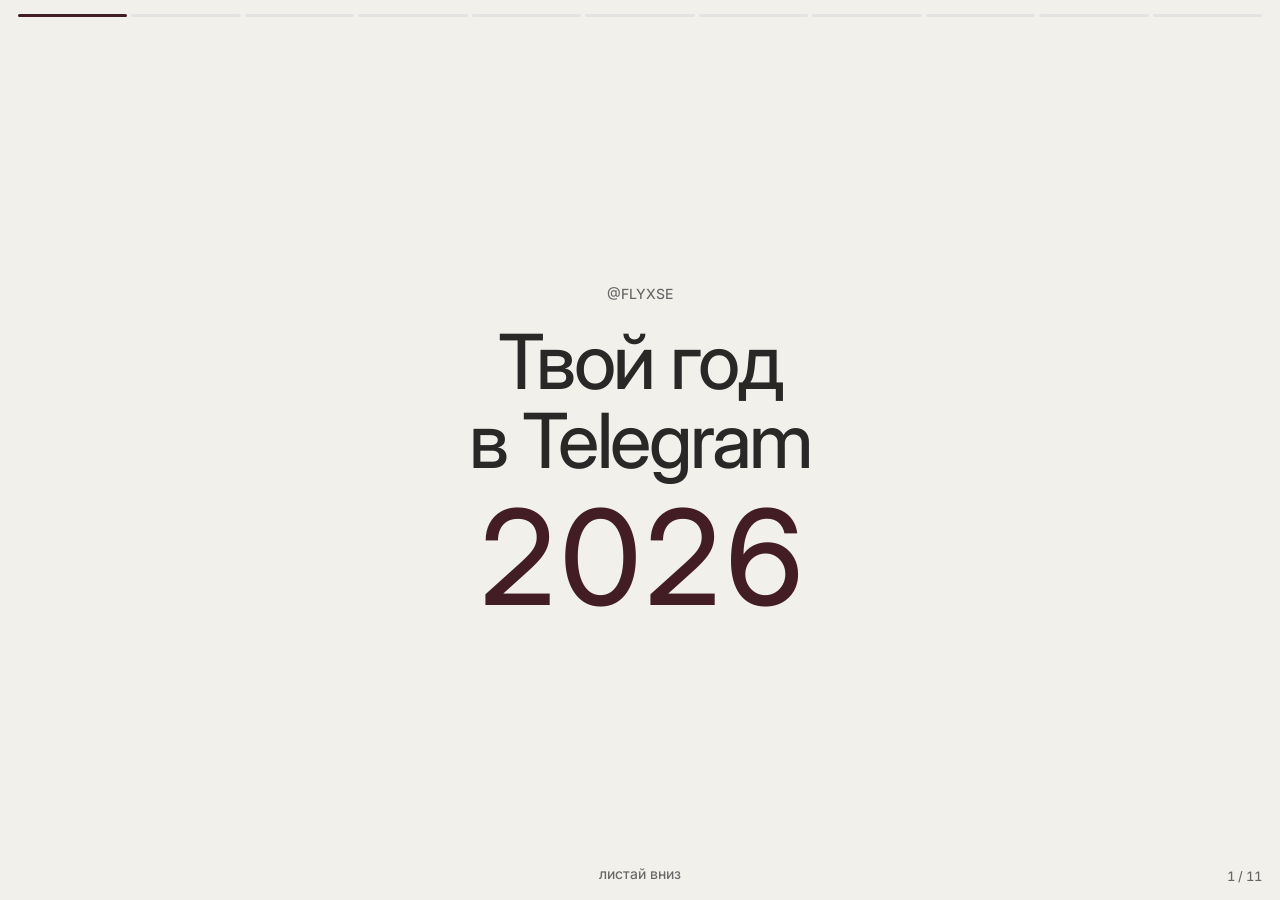
==== 2026/index.html @ 4b1baef0 "Add 2026 Telegram year-wrapped story site (/2026/)" ====
<!DOCTYPE html>
<html lang="ru">
<head>
<meta charset="utf-8">
<meta name="viewport" content="width=device-width, initial-scale=1, viewport-fit=cover">
<title>Год в Telegram — 2026</title>
<link rel="preconnect" href="https://fonts.googleapis.com">
<link rel="preconnect" href="https://fonts.gstatic.com" crossorigin>
<link href="https://fonts.googleapis.com/css2?family=Inter:opsz,wght@14..32,100..900&display=swap" rel="stylesheet">
<style>
:root {
  --parchment: #f2f0eb;
  --ink: #292827;
  --stone: #666666;
  --mist: #e3e3e2;
  --wine: #421d24;
  --violet: #714cb6;
  --lilac: #d4c7ff;
  --lagoon: #0c4243;
  --paper: #ffffff;
}
* { box-sizing: border-box; }
html, body { height: 100%; }
body {
  margin: 0;
  background: var(--parchment);
  color: var(--ink);
  font-family: 'Inter', ui-sans-serif, system-ui, -apple-system, 'Segoe UI', Roboto, sans-serif;
  font-weight: 460;
  overflow: hidden;
}
.deck {
  height: 100dvh;
  overflow-y: auto;
  scroll-snap-type: y mandatory;
  scrollbar-width: none;
}
.deck::-webkit-scrollbar { display: none; }

.slide {
  scroll-snap-align: start;
  scroll-snap-stop: always;
  min-height: 100dvh;
  display: flex;
  align-items: center;
  padding: clamp(72px, 10vh, 120px) clamp(24px, 6vw, 96px);
}
.wrap {
  width: 100%;
  max-width: 1120px;
  margin: 0 auto;
}

/* — типографика — */
.display {
  font-weight: 460;
  font-feature-settings: 'tnum' 1;
  letter-spacing: -0.04em;
  line-height: 0.9;
  margin: 0;
}
.num { font-size: clamp(72px, 17vw, 190px); }
.num-md { font-size: clamp(56px, 12vw, 132px); }
h1, h2 { font-weight: 460; letter-spacing: -0.03em; line-height: 1.04; margin: 0; }
h1 { font-size: clamp(40px, 7vw, 76px); }
h2 { font-size: clamp(28px, 4.6vw, 49px); }
.lead { font-size: clamp(16px, 2vw, 20px); line-height: 1.5; color: var(--ink); max-width: 46ch; }
.footnote { font-size: 14px; line-height: 1.5; color: var(--stone); max-width: 52ch; margin-top: 14px; }
.value { font-feature-settings: 'tnum' 1; letter-spacing: -0.02em; }

/* — прогресс, как в сторис — */
.progress {
  position: fixed; top: 14px; left: 18px; right: 18px;
  display: flex; gap: 4px; z-index: 20;
}
.progress i {
  flex: 1; height: 3px; border-radius: 999px;
  background: var(--mist); overflow: hidden; position: relative;
}
.progress i::after {
  content: ''; position: absolute; inset: 0;
  background: var(--wine); transform: scaleX(0); transform-origin: left;
  transition: transform .45s ease;
}
.progress i.done::after { transform: scaleX(1); }
.counter {
  position: fixed; right: 18px; bottom: 16px; z-index: 20;
  font-size: 13px; color: var(--stone); font-feature-settings: 'tnum' 1;
}
.hint {
  position: fixed; left: 50%; bottom: 18px; transform: translateX(-50%);
  z-index: 20; font-size: 14px; color: var(--stone);
  animation: nudge 2.4s ease-in-out infinite;
}
@keyframes nudge { 0%,100% { transform: translate(-50%, 0); } 50% { transform: translate(-50%, 6px); } }

/* — появление слайда — */
.reveal { opacity: 0; transform: translateY(18px); transition: opacity .55s ease, transform .55s ease; }
.slide.in .reveal { opacity: 1; transform: none; }

/* — бары чатов/типов — */
.rows { display: flex; flex-direction: column; gap: 18px; margin-top: 36px; max-width: 560px; }
.row { display: grid; grid-template-columns: minmax(96px, 1fr) 2.4fr auto; gap: 14px; align-items: center; }
.row .name { font-size: 15px; overflow: hidden; text-overflow: ellipsis; white-space: nowrap; }
.row .name.ghost { filter: blur(7px); user-select: none; }
.row .track { height: 12px; background: var(--mist); border-radius: 999px; overflow: hidden; }
.row .fill { display: block; height: 100%; background: var(--ink); border-radius: 999px; width: 0; transition: width .7s cubic-bezier(.2,.7,.2,1); }
.row.hero .fill { background: var(--wine); }
.row.hero .name { font-weight: 600; }
.slide.in .fill { width: var(--w); }
.row .val { font-size: 15px; font-feature-settings: 'tnum' 1; color: var(--stone); min-width: 5ch; text-align: right; }

/* — голос/кружки — */
.duo { display: grid; grid-template-columns: 1fr 1fr; gap: clamp(24px, 5vw, 72px); margin-top: 40px; max-width: 640px; }
.duo > div + div { border-left: 1px solid var(--mist); padding-left: clamp(24px, 5vw, 72px); }
.kv .k { font-size: clamp(40px, 7vw, 88px); font-weight: 460; letter-spacing: -0.03em; line-height: 1; font-feature-settings: 'tnum' 1; }
.kv .l { font-size: 15px; color: var(--stone); margin-top: 10px; }
.kv .s { font-size: 14px; color: var(--ink); margin-top: 4px; }

/* — медиа-сетка — */
.grid6 { display: grid; grid-template-columns: repeat(3, 1fr); gap: clamp(28px, 5vw, 64px) clamp(24px, 4vw, 56px); margin-top: 44px; max-width: 780px; }
.grid6 > div { border-top: 1px solid var(--mist); padding-top: 14px; }
.grid6 .k { font-size: clamp(34px, 5vw, 64px); font-weight: 460; letter-spacing: -0.03em; line-height: 1; font-feature-settings: 'tnum' 1; white-space: nowrap; }
.grid6 .l { font-size: 14px; color: var(--stone); margin-top: 8px; }

/* — полоса часов — */
.hours { display: flex; align-items: flex-end; gap: 2px; height: clamp(120px, 22vh, 200px); margin-top: 44px; max-width: 680px; }
.hours i { flex: 1; background: var(--mist); border-radius: 3px 3px 0 0; height: calc(var(--h) * 1%); transition: height .6s cubic-bezier(.2,.7,.2,1); }
.slide.in .hours i { height: calc(var(--h) * 1%); }
.hours i.night { background: var(--wine); }
.hours i.peak { background: var(--violet); }
.clock { display: flex; gap: 2px; max-width: 680px; margin-top: 10px; }
.clock span { flex: 1; text-align: left; font-size: 12px; color: var(--stone); font-feature-settings: 'tnum' 1; }

/* — месяцы — */
.months { display: flex; align-items: flex-end; gap: clamp(6px, 1.6vw, 18px); height: clamp(130px, 24vh, 220px); margin-top: 44px; max-width: 680px; }
.months div { flex: 1; background: var(--mist); border-radius: 4px 4px 0 0; position: relative; }
.months div.hi { background: var(--wine); }
.mlabels { display: flex; gap: clamp(6px, 1.6vw, 18px); max-width: 680px; margin-top: 10px; }
.mlabels span { flex: 1; font-size: 12px; color: var(--stone); text-align: center; }
.mlabels span.hi { color: var(--wine); font-weight: 600; }

/* — эмодзи — */
.emoji { display: flex; flex-wrap: wrap; gap: clamp(20px, 4vw, 56px); margin-top: 44px; max-width: 640px; }
.emoji div { text-align: center; }
.emoji b { display: block; font-size: clamp(40px, 7vw, 72px); font-weight: 400; line-height: 1.2; }
.emoji span { display: block; font-size: 13px; color: var(--stone); margin-top: 6px; font-feature-settings: 'tnum' 1; }

/* — финал — */
.final .wrap { display: grid; grid-template-columns: 1fr auto; gap: clamp(32px, 6vw, 80px); align-items: center; }
.cardwrap canvas { max-height: 58dvh; width: auto; max-width: 100%; display: block; }
.btn {
  background: var(--wine); color: var(--paper);
  border: none; border-radius: 16px;
  padding: 16px 32px; font: inherit; font-size: 17px; font-weight: 500;
  cursor: pointer; margin-top: 28px;
}
.btn:hover { background: #33161c; }
.btn:active { transform: scale(.98); }
.btn:focus-visible { outline: 2px solid var(--violet); outline-offset: 3px; }
.toast {
  position: fixed; left: 50%; bottom: 24px; transform: translate(-50%, 80px);
  background: var(--wine); color: var(--paper);
  padding: 12px 20px; border-radius: 999px; font-size: 14px;
  transition: transform .35s ease; z-index: 30; pointer-events: none;
}
.toast.show { transform: translate(-50%, 0); }

@media (max-width: 760px) {
  .final { padding-top: 56px; padding-bottom: 44px; }
  .final .wrap { grid-template-columns: 1fr; justify-items: start; }
  .final .btn { margin-top: 20px; }
  .cardwrap canvas { max-height: 40dvh; }
  .grid6 { grid-template-columns: repeat(2, 1fr); }
  .duo { gap: 20px; }
  .duo > div + div { padding-left: 20px; }
}
@media (prefers-reduced-motion: reduce) {
  .reveal, .row .fill, .hours i, .hint, .progress i::after { transition: none !important; animation: none !important; }
  .reveal { opacity: 1; transform: none; }
  .row .fill { width: var(--w); }
}
</style>
</head>
<body>
<div class="progress" id="progress" aria-hidden="true"></div>
<div class="counter" id="counter"></div>
<div class="hint" id="hint">листай вниз</div>
<div class="toast" id="toast">Карточка сохранена</div>

<main class="deck" id="deck">

  <!-- 1 · обложка -->
  <section class="slide" aria-label="Обложка">
    <div class="wrap" style="text-align:center">
      <div class="reveal">
        <p class="footnote" style="margin:0 auto 18px">@FLYXSE</p>
        <h1>Твой год<br>в Telegram</h1>
        <div class="display num-md value" style="color: var(--wine); margin-top: 18px;">2026</div>
      </div>
    </div>
  </section>

  <!-- 2 · сообщения -->
  <section class="slide" aria-label="Сообщения">
    <div class="wrap reveal">
      <div class="display num">20 984</div>
      <h2 style="margin-top: 18px;">сообщений отправлено</h2>
      <p class="lead" style="margin-top: 22px;">И 117 838 получено — в 5,6 раза больше, чем ушло от тебя. В среднем 65 сообщений в день, каждый день года.</p>
    </div>
  </section>

  <!-- 3 · символы -->
  <section class="slide" aria-label="Символы">
    <div class="wrap reveal">
      <div class="display num" style="font-size: clamp(56px, 14vw, 150px)">691 336</div>
      <h2 style="margin-top: 18px;">символов написано</h2>
      <p class="footnote">Около 380 страниц А4. Книга, которую ты написал, сам того не заметив.</p>
    </div>
  </section>

  <!-- 4 · чаты -->
  <section class="slide" aria-label="Чаты">
    <div class="wrap reveal">
      <h2>594 чата услышали<br>от тебя хоть слово</h2>
      <div class="rows">
        <div class="row hero"><span class="name">Личные чаты</span><span class="track"><span class="fill" style="--w: 96%"></span></span><span class="val">224</span></div>
        <div class="row"><span class="name">Боты</span><span class="track"><span class="fill" style="--w: 100%"></span></span><span class="val">233</span></div>
        <div class="row"><span class="name">Каналы</span><span class="track"><span class="fill" style="--w: 45%"></span></span><span class="val">105</span></div>
        <div class="row"><span class="name">Группы</span><span class="track"><span class="fill" style="--w: 13%"></span></span><span class="val">31</span></div>
      </div>
      <p class="footnote">А ещё 70 чатов молча лежат в архиве — весь год ни звука.</p>
    </div>
  </section>

  <!-- 5 · топ людей -->
  <section class="slide" aria-label="Топ переписок">
    <div class="wrap reveal">
      <h2>С кем ты говорил<br>больше всего</h2>
      <div class="rows">
        <div class="row hero"><span class="name ghost">Личный чат</span><span class="track"><span class="fill" style="--w: 100%"></span></span><span class="val">4 800</span></div>
        <div class="row"><span class="name ghost">Личный чат</span><span class="track"><span class="fill" style="--w: 37%"></span></span><span class="val">1 779</span></div>
        <div class="row"><span class="name ghost">Личный чат</span><span class="track"><span class="fill" style="--w: 31%"></span></span><span class="val">1 509</span></div>
        <div class="row"><span class="name ghost">Групповой чат</span><span class="track"><span class="fill" style="--w: 26%"></span></span><span class="val">1 245</span></div>
        <div class="row"><span class="name ghost">Личный чат</span><span class="track"><span class="fill" style="--w: 26%"></span></span><span class="val">1 229</span></div>
      </div>
      <p class="footnote">Имена на этом слайде скрыты: топ-1 забрал 4 800 твоих сообщений за год — и вернул 6 384.</p>
    </div>
  </section>

  <!-- 6 · голос -->
  <section class="slide" aria-label="Голос">
    <div class="wrap reveal">
      <h2>24 минуты голосом</h2>
      <div class="duo">
        <div class="kv">
          <div class="k">30</div>
          <div class="l">голосовых</div>
          <div class="s">8 мин 43 с</div>
        </div>
        <div class="kv">
          <div class="k">65</div>
          <div class="l">кружков</div>
          <div class="s">15 мин 24 с</div>
        </div>
      </div>
      <p class="footnote">Длина кругового видео за год — четверть часа твоего лица крупным планом.</p>
    </div>
  </section>

  <!-- 7 · медиа -->
  <section class="slide" aria-label="Медиа">
    <div class="wrap reveal">
      <h2>Что ещё ты отправлял</h2>
      <div class="grid6">
        <div><div class="k">1 622</div><div class="l">фото</div></div>
        <div><div class="k">194</div><div class="l">стикера</div></div>
        <div><div class="k">298</div><div class="l">файлов</div></div>
        <div><div class="k">119</div><div class="l">видео</div></div>
        <div><div class="k">26</div><div class="l">гифок</div></div>
        <div><div class="k">25</div><div class="l">треков</div></div>
      </div>
    </div>
  </section>

  <!-- 8 · режим дня -->
  <section class="slide" aria-label="Режим дня">
    <div class="wrap reveal">
      <h2>Ты — ночной житель</h2>
      <div class="hours" role="img" aria-label="Активность по часам суток, пик в 23 часа">
        <i class="night" style="--h: 76"></i><i style="--h: 34"></i><i style="--h: 5"></i><i style="--h: 1"></i>
        <i style="--h: 0.5"></i><i style="--h: 0.3"></i><i style="--h: 4"></i><i style="--h: 27"></i>
        <i style="--h: 10"></i><i style="--h: 15"></i><i style="--h: 33"></i><i style="--h: 35"></i>
        <i style="--h: 35"></i><i style="--h: 30"></i><i style="--h: 36"></i><i style="--h: 32"></i>
        <i style="--h: 37"></i><i style="--h: 42"></i><i style="--h: 44"></i><i style="--h: 53"></i>
        <i style="--h: 66"></i><i style="--h: 71"></i><i class="night" style="--h: 78"></i><i class="night peak" style="--h: 100"></i>
      </div>
      <div class="clock"><span>00</span><span style="flex:6"></span><span>06</span><span style="flex:5"></span><span>12</span><span style="flex:5"></span><span>18</span><span style="flex:4"></span><span>23</span></div>
      <p class="footnote">Самый громкий час — 23:00: 2 430 сообщений. В 5 утра ты написал всего 7.</p>
    </div>
  </section>

  <!-- 9 · месяцы -->
  <section class="slide" aria-label="Год по месяцам">
    <div class="wrap reveal">
      <h2>Год разгонялся<br>к ноябрю</h2>
      <div class="months" role="img" aria-label="Сообщения по месяцам, пик в ноябре">
        <div style="height: 45%"></div><div style="height: 37%"></div><div style="height: 51%"></div>
        <div style="height: 36%"></div><div style="height: 28%"></div><div style="height: 22%"></div>
        <div style="height: 24%"></div><div style="height: 20%"></div><div style="height: 21%"></div>
        <div style="height: 49%"></div><div class="hi" style="height: 100%"></div>
      </div>
      <div class="mlabels"><span>янв</span><span>фев</span><span>мар</span><span>апр</span><span>май</span><span>июн</span><span>июл</span><span>авг</span><span>сен</span><span>окт</span><span class="hi">ноя</span></div>
      <p class="footnote">Ноябрь — 4 854 сообщения, рекорд года. А самый плотный день — 12 ноября: 415 сообщений.</p>
    </div>
  </section>

  <!-- 10 · эмодзи -->
  <section class="slide" aria-label="Эмодзи года">
    <div class="wrap reveal">
      <h2>Словарь года</h2>
      <div class="emoji">
        <div><b>🟣</b><span>280</span></div>
        <div><b>✅</b><span>273</span></div>
        <div><b>➡</b><span>202</span></div>
        <div><b>❌</b><span>113</span></div>
        <div><b>🎰</b><span>82</span></div>
        <div><b>😀</b><span>79</span></div>
        <div><b>👋</b><span>70</span></div>
        <div><b>➖</b><span>66</span></div>
        <div><b>❤</b><span>63</span></div>
        <div><b>⛔</b><span>60</span></div>
      </div>
      <p class="footnote">Фиолетовый круг — твоё любимое «слово» года. Крутка в казино — на втором месте по любви после подтверждений.</p>
    </div>
  </section>

  <!-- 11 · финал -->
  <section class="slide final" aria-label="Итог и поделиться">
    <div class="wrap">
      <div class="reveal">
        <h1>Это был<br>твой год</h1>
        <p class="lead" style="margin-top: 20px;">20 984 сообщения, 594 чата, 691 336 символов и 2 435 реакций. Забери карточку с собой.</p>
        <button class="btn" id="shareBtn">Поделиться</button>
        <p class="footnote" id="shareHint">Если шаринг недоступен — карточка сохранится как фото.</p>
      </div>
      <div class="cardwrap reveal"><canvas id="card" width="1080" height="1350" aria-label="Карточка итогов года"></canvas></div>
    </div>
  </section>

</main>

<script>
const DATA = {
  handle: '@FLYXSE',
  out: 20984, chars: 691336, reactions: 2435,
  chats: 594, voiceMin: 24,
};

/* — прогресс и счётчик — */
const slides = [...document.querySelectorAll('.slide')];
const progress = document.getElementById('progress');
slides.forEach(() => progress.appendChild(document.createElement('i')));
const counter = document.getElementById('counter');
const hint = document.getElementById('hint');
let current = -1;

const io = new IntersectionObserver(entries => {
  entries.forEach(e => {
    const i = slides.indexOf(e.target);
    if (e.isIntersecting && e.intersectionRatio >= 0.5) {
      if (i !== current) {
        current = i;
        [...progress.children].forEach((seg, j) => seg.classList.toggle('done', j <= i));
        counter.textContent = (i + 1) + ' / ' + slides.length;
        hint.style.display = i === 0 ? '' : 'none';
      }
      e.target.classList.add('in');
    }
  });
}, { threshold: 0.5 });
slides.forEach(s => io.observe(s));

/* — стрелки — */
document.addEventListener('keydown', e => {
  if (e.key !== 'ArrowDown' && e.key !== 'ArrowUp') return;
  e.preventDefault();
  const next = slides[Math.min(slides.length - 1, Math.max(0, current + (e.key === 'ArrowDown' ? 1 : -1)))];
  next.scrollIntoView({ behavior: matchMedia('(prefers-reduced-motion: reduce)').matches ? 'auto' : 'smooth' });
});

/* — карточка — */
function roundRect(ctx, x, y, w, h, r) {
  ctx.beginPath();
  ctx.moveTo(x + r, y);
  ctx.arcTo(x + w, y, x + w, y + h, r);
  ctx.arcTo(x + w, y + h, x, y + h, r);
  ctx.arcTo(x, y + h, x, y, r);
  ctx.arcTo(x, y, x + w, y, r);
  ctx.closePath();
}
const C = { parchment: '#f2f0eb', ink: '#292827', stone: '#666666', mist: '#e3e3e2', wine: '#421d24', paper: '#ffffff' };
const F = w => `${w} ${w <= 500 ? 460 : 500} `; // Inter variable weights via canvas font string
function drawCard(ctx) {
  const W = 1080, H = 1350, M = 84;
  ctx.clearRect(0, 0, W, H);
  ctx.fillStyle = C.parchment;
  ctx.fillRect(0, 0, W, H);

  // верхний винный штрих
  ctx.fillStyle = C.wine;
  roundRect(ctx, M, M, 96, 10, 5); ctx.fill();

  ctx.fillStyle = C.stone;
  ctx.font = '460 30px Inter, sans-serif';
  ctx.fillText('Год в Telegram', M, M + 92);

  ctx.fillStyle = C.wine;
  ctx.font = '500 44px Inter, sans-serif';
  ctx.fillText('2026', W - M - ctx.measureText('2026').width, M + 92);

  // главная цифра
  ctx.fillStyle = C.ink;
  ctx.font = '460 200px Inter, sans-serif';
  ctx.fillText('20 984', M - 8, 400);
  ctx.fillStyle = C.stone;
  ctx.font = '460 34px Inter, sans-serif';
  ctx.fillText('сообщений отправлено за год', M, 452);

  // сетка фактов
  const rows = [
    ['594', 'чата, где ты звучал'],
    ['691 336', 'символов написано'],
    ['2 435', 'получено реакций'],
    ['24 мин', 'голосом: ГС и кружки'],
  ];
  let y = 520;
  rows.forEach(([k, l]) => {
    ctx.fillStyle = C.mist;
    ctx.fillRect(M, y, W - 2 * M, 2);
    ctx.fillStyle = C.ink;
    ctx.font = '460 72px Inter, sans-serif';
    ctx.fillText(k, M, y + 80);
    ctx.fillStyle = C.stone;
    ctx.font = '460 30px Inter, sans-serif';
    ctx.fillText(l, M, y + 118);
    y += 145;
  });

  // винный подвал
  ctx.fillStyle = C.wine;
  ctx.fillRect(0, H - 148, W, 148);
  ctx.fillStyle = C.paper;
  ctx.font = '500 36px Inter, sans-serif';
  ctx.fillText('@FLYXSE', M, H - 66);
  ctx.font = '460 28px Inter, sans-serif';
  ctx.globalAlpha = 0.7;
  ctx.fillText('итоги года', W - M - ctx.measureText('итоги года').width, H - 66);
  ctx.globalAlpha = 1;
}

const card = document.getElementById('card');
async function paintCard() {
  try { await document.fonts.load('460 210px Inter'); await document.fonts.ready; } catch (e) {}
  drawCard(card.getContext('2d'));
}
paintCard();

/* — поделиться / сохранить фото — */
const toast = document.getElementById('toast');
let toastTimer;
function showToast(msg) {
  toast.textContent = msg;
  toast.classList.add('show');
  clearTimeout(toastTimer);
  toastTimer = setTimeout(() => toast.classList.remove('show'), 2600);
}
document.getElementById('shareBtn').addEventListener('click', async () => {
  try { await document.fonts.ready; } catch (e) {}
  const blob = await new Promise(res => card.toBlob(res, 'image/png'));
  const file = new File([blob], 'telegram-god-2026.png', { type: 'image/png' });
  if (navigator.canShare && navigator.canShare({ files: [file] })) {
    try {
      await navigator.share({ files: [file], title: 'Мой год в Telegram — 2026' });
      return;
    } catch (e) { if (e && e.name === 'AbortError') return; }
  }
  const a = document.createElement('a');
  a.href = URL.createObjectURL(blob);
  a.download = file.name;
  a.click();
  setTimeout(() => URL.revokeObjectURL(a.href), 4000);
  showToast('Карточка сохранена как фото');
});
</script>
</body>
</html>
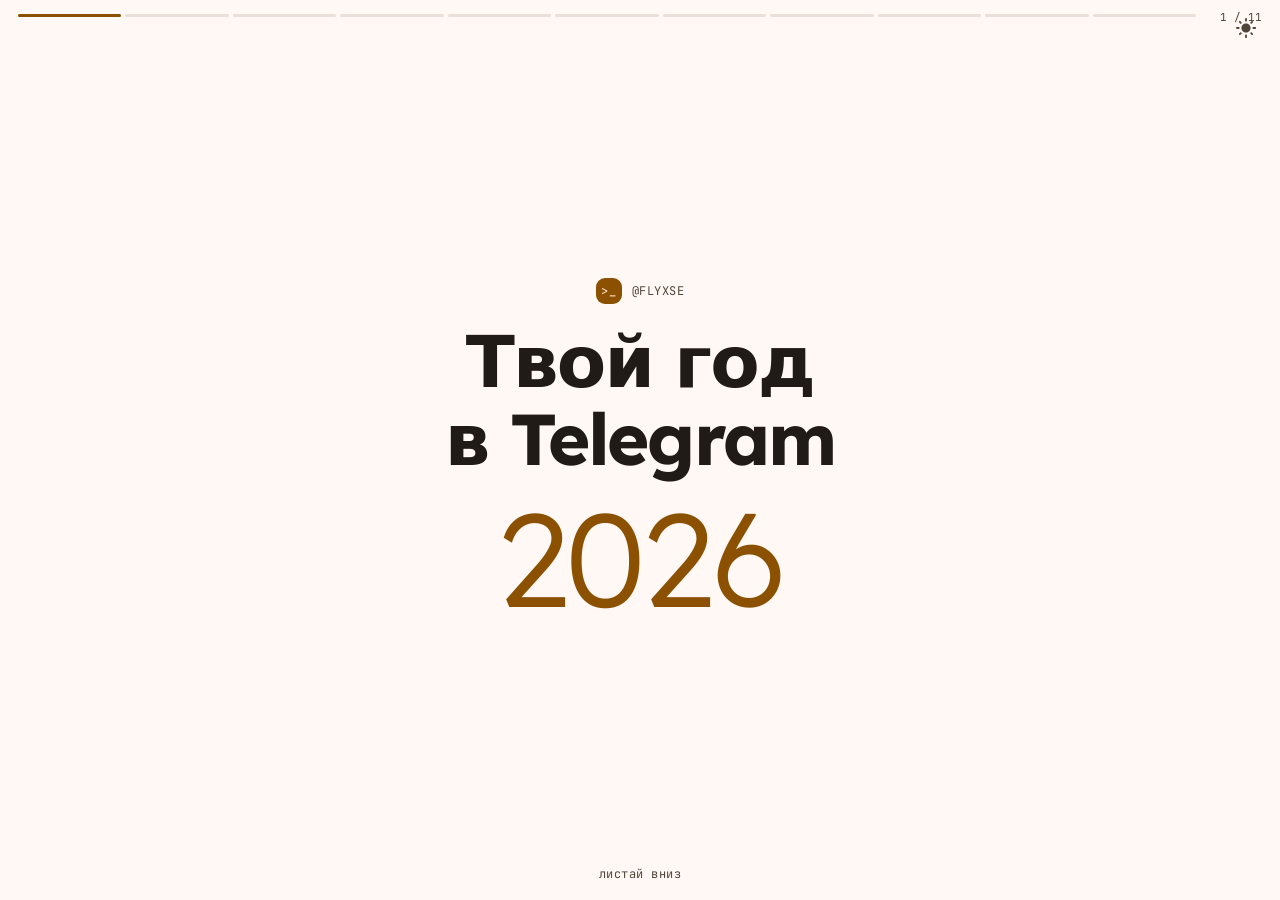
==== commit 71bab124: "Restyle /2026/ to site's Material 3 system (seed #AB845F, Lexend, light/dark)" ====
--- a/2026/index.html
+++ b/2026/index.html
@@ -4,30 +4,115 @@
 <meta charset="utf-8">
 <meta name="viewport" content="width=device-width, initial-scale=1, viewport-fit=cover">
 <title>Год в Telegram — 2026</title>
+<meta name="theme-color" content="#fff8f5" media="(prefers-color-scheme: light)">
+<meta name="theme-color" content="#17120f" media="(prefers-color-scheme: dark)">
+<link rel="icon" href="data:image/svg+xml,%3Csvg xmlns='http://www.w3.org/2000/svg' viewBox='0 0 32 32'%3E%3Crect width='32' height='32' rx='9' fill='%238b5000'/%3E%3Ctext x='16' y='22' font-family='lexend,sans-serif' font-size='15' font-weight='600' fill='%23ffdcbe' text-anchor='middle'%3E%3E_%3C/text%3E%3C/svg%3E">
 <link rel="preconnect" href="https://fonts.googleapis.com">
 <link rel="preconnect" href="https://fonts.gstatic.com" crossorigin>
-<link href="https://fonts.googleapis.com/css2?family=Inter:opsz,wght@14..32,100..900&display=swap" rel="stylesheet">
+<link href="https://fonts.googleapis.com/css2?family=Lexend:wght@300;400;500;600;700&family=JetBrains+Mono:wght@400;500&display=swap" rel="stylesheet">
+<script>
+  // Тема применяется до первой отрисовки — тот же ключ, что и на flyxse.github.io
+  (function () {
+    try {
+      var saved = localStorage.getItem('flyxse-theme');
+      if (saved === 'light' || saved === 'dark') document.documentElement.dataset.theme = saved;
+    } catch (e) {}
+  })();
+</script>
 <style>
+/* ══════════ Material 3 tokens (seed #AB845F, tonalSpot) — как на flyxse.github.io ══════════ */
 :root {
-  --parchment: #f2f0eb;
-  --ink: #292827;
-  --stone: #666666;
-  --mist: #e3e3e2;
-  --wine: #421d24;
-  --violet: #714cb6;
-  --lilac: #d4c7ff;
-  --lagoon: #0c4243;
-  --paper: #ffffff;
-}
+  color-scheme: light dark;
+  --md-sys-shape-corner-small: 8px;
+  --md-sys-shape-corner-medium: 12px;
+  --md-sys-shape-corner-large: 16px;
+  --md-sys-shape-corner-extra-large: 28px;
+  --md-sys-shape-corner-full: 999px;
+  --md-sys-motion-easing-standard: cubic-bezier(0.2, 0, 0, 1);
+  --md-sys-motion-easing-emphasized: cubic-bezier(0.2, 0, 0, 1);
+  --md-sys-motion-duration-medium1: 250ms;
+  --md-sys-motion-duration-medium2: 300ms;
+  --md-sys-motion-duration-long1: 450ms;
+  --md-sys-elevation-level1: 0 1px 2px 0 rgba(0, 0, 0, .30), 0 1px 3px 1px rgba(0, 0, 0, .15);
+  --md-sys-elevation-level2: 0 1px 2px 0 rgba(0, 0, 0, .30), 0 2px 6px 2px rgba(0, 0, 0, .15);
+  --layout-max-width: 1120px;
+}
+:root, :root[data-theme="light"] {
+  --md-sys-color-primary: #8b5000;
+  --md-sys-color-on-primary: #ffffff;
+  --md-sys-color-primary-container: #ffdcbe;
+  --md-sys-color-on-primary-container: #2d1600;
+  --md-sys-color-tertiary: #58633a;
+  --md-sys-color-surface: #fff8f5;
+  --md-sys-color-on-surface: #201b16;
+  --md-sys-color-surface-variant: #f2dfd1;
+  --md-sys-color-on-surface-variant: #51453a;
+  --md-sys-color-surface-container-lowest: #ffffff;
+  --md-sys-color-surface-container-low: #fdf1ea;
+  --md-sys-color-surface-container: #f7ece5;
+  --md-sys-color-surface-container-high: #f1e6df;
+  --md-sys-color-surface-container-highest: #ebe0d9;
+  --md-sys-color-outline: #837468;
+  --md-sys-color-outline-variant: #d5c3b5;
+  --md-sys-color-inverse-surface: #352f2b;
+  --md-sys-color-inverse-on-surface: #faefe7;
+}
+:root[data-theme="dark"] {
+  color-scheme: dark;
+  --md-sys-color-primary: #ffb871;
+  --md-sys-color-on-primary: #4a2800;
+  --md-sys-color-primary-container: #6a3c00;
+  --md-sys-color-on-primary-container: #ffdcbe;
+  --md-sys-color-tertiary: #c0cc9a;
+  --md-sys-color-surface: #17120f;
+  --md-sys-color-on-surface: #ebe0d9;
+  --md-sys-color-surface-variant: #51453a;
+  --md-sys-color-on-surface-variant: #d5c3b5;
+  --md-sys-color-surface-container-lowest: #120d0a;
+  --md-sys-color-surface-container-low: #201b16;
+  --md-sys-color-surface-container: #241f1a;
+  --md-sys-color-surface-container-high: #2e2924;
+  --md-sys-color-surface-container-highest: #3a342f;
+  --md-sys-color-outline: #9d8e81;
+  --md-sys-color-outline-variant: #51453a;
+  --md-sys-color-inverse-surface: #ebe0d9;
+  --md-sys-color-inverse-on-surface: #352f2b;
+}
+@media (prefers-color-scheme: dark) {
+  :root:not([data-theme="light"]):not([data-theme="dark"]) {
+    color-scheme: dark;
+    --md-sys-color-primary: #ffb871;
+    --md-sys-color-on-primary: #4a2800;
+    --md-sys-color-primary-container: #6a3c00;
+    --md-sys-color-on-primary-container: #ffdcbe;
+    --md-sys-color-tertiary: #c0cc9a;
+    --md-sys-color-surface: #17120f;
+    --md-sys-color-on-surface: #ebe0d9;
+    --md-sys-color-surface-variant: #51453a;
+    --md-sys-color-on-surface-variant: #d5c3b5;
+    --md-sys-color-surface-container-lowest: #120d0a;
+    --md-sys-color-surface-container-low: #201b16;
+    --md-sys-color-surface-container: #241f1a;
+    --md-sys-color-surface-container-high: #2e2924;
+    --md-sys-color-surface-container-highest: #3a342f;
+    --md-sys-color-outline: #9d8e81;
+    --md-sys-color-outline-variant: #51453a;
+    --md-sys-color-inverse-surface: #ebe0d9;
+    --md-sys-color-inverse-on-surface: #352f2b;
+  }
+}
+
 * { box-sizing: border-box; }
 html, body { height: 100%; }
 body {
   margin: 0;
-  background: var(--parchment);
-  color: var(--ink);
-  font-family: 'Inter', ui-sans-serif, system-ui, -apple-system, 'Segoe UI', Roboto, sans-serif;
-  font-weight: 460;
+  background: var(--md-sys-color-surface);
+  color: var(--md-sys-color-on-surface);
+  font-family: 'Lexend', ui-sans-serif, system-ui, -apple-system, 'Segoe UI', Roboto, sans-serif;
+  font-weight: 400;
   overflow: hidden;
+  transition: background-color var(--md-sys-motion-duration-medium2) var(--md-sys-motion-easing-standard),
+              color var(--md-sys-motion-duration-medium2) var(--md-sys-motion-easing-standard);
 }
 .deck {
   height: 100dvh;
@@ -36,7 +121,6 @@
   scrollbar-width: none;
 }
 .deck::-webkit-scrollbar { display: none; }
-
 .slide {
   scroll-snap-align: start;
   scroll-snap-stop: always;
@@ -45,124 +129,130 @@
   align-items: center;
   padding: clamp(72px, 10vh, 120px) clamp(24px, 6vw, 96px);
 }
-.wrap {
-  width: 100%;
-  max-width: 1120px;
-  margin: 0 auto;
-}
-
-/* — типографика — */
+.wrap { width: 100%; max-width: var(--layout-max-width); margin: 0 auto; }
+
+/* — типографика: Lexend, как на сайте — */
 .display {
-  font-weight: 460;
+  font-weight: 300;
+  letter-spacing: -0.03em;
+  line-height: 0.96;
+  margin: 0;
   font-feature-settings: 'tnum' 1;
-  letter-spacing: -0.04em;
-  line-height: 0.9;
-  margin: 0;
-}
-.num { font-size: clamp(72px, 17vw, 190px); }
+  transition: color var(--md-sys-motion-duration-medium2) var(--md-sys-motion-easing-standard);
+}
+.num { font-size: clamp(72px, 16vw, 180px); }
 .num-md { font-size: clamp(56px, 12vw, 132px); }
-h1, h2 { font-weight: 460; letter-spacing: -0.03em; line-height: 1.04; margin: 0; }
-h1 { font-size: clamp(40px, 7vw, 76px); }
-h2 { font-size: clamp(28px, 4.6vw, 49px); }
-.lead { font-size: clamp(16px, 2vw, 20px); line-height: 1.5; color: var(--ink); max-width: 46ch; }
-.footnote { font-size: 14px; line-height: 1.5; color: var(--stone); max-width: 52ch; margin-top: 14px; }
-.value { font-feature-settings: 'tnum' 1; letter-spacing: -0.02em; }
-
-/* — прогресс, как в сторис — */
-.progress {
-  position: fixed; top: 14px; left: 18px; right: 18px;
-  display: flex; gap: 4px; z-index: 20;
-}
-.progress i {
-  flex: 1; height: 3px; border-radius: 999px;
-  background: var(--mist); overflow: hidden; position: relative;
-}
-.progress i::after {
-  content: ''; position: absolute; inset: 0;
-  background: var(--wine); transform: scaleX(0); transform-origin: left;
-  transition: transform .45s ease;
-}
+h1, h2 { font-weight: 700; letter-spacing: -0.025em; line-height: 1.08; margin: 0; transition: color var(--md-sys-motion-duration-medium2) var(--md-sys-motion-easing-standard); }
+h1 { font-size: clamp(38px, 6.4vw, 72px); }
+h2 { font-size: clamp(26px, 4.4vw, 45px); }
+.lead { font-size: clamp(16px, 2vw, 19px); line-height: 1.55; color: var(--md-sys-color-on-surface); max-width: 46ch; }
+.footnote { font-size: 14px; line-height: 1.55; color: var(--md-sys-color-on-surface-variant); max-width: 54ch; margin-top: 16px; }
+.mono { font-family: 'JetBrains Mono', ui-monospace, monospace; letter-spacing: .04em; }
+
+/* — прогресс как в сторис — */
+.progress { position: fixed; top: 14px; left: 18px; right: 84px; display: flex; gap: 4px; z-index: 20; }
+.progress i { flex: 1; height: 3px; border-radius: var(--md-sys-shape-corner-full); background: var(--md-sys-color-surface-container-highest); overflow: hidden; position: relative; }
+.progress i::after { content: ''; position: absolute; inset: 0; background: var(--md-sys-color-primary); transform: scaleX(0); transform-origin: left; transition: transform var(--md-sys-motion-duration-long1) var(--md-sys-motion-easing-emphasized); }
 .progress i.done::after { transform: scaleX(1); }
 .counter {
-  position: fixed; right: 18px; bottom: 16px; z-index: 20;
-  font-size: 13px; color: var(--stone); font-feature-settings: 'tnum' 1;
+  position: fixed; right: 18px; top: 10px; z-index: 21;
+  font-family: 'JetBrains Mono', ui-monospace, monospace;
+  font-size: 11px; color: var(--md-sys-color-on-surface-variant); font-feature-settings: 'tnum' 1;
+}
+.theme-toggle {
+  position: fixed; right: 14px; top: 8px; z-index: 22;
+  width: 40px; height: 40px; border: none; border-radius: var(--md-sys-shape-corner-full);
+  background: transparent; color: var(--md-sys-color-on-surface-variant);
+  display: grid; place-items: center; cursor: pointer;
+}
+.theme-toggle:hover { background: var(--md-sys-color-surface-container-high); }
+.theme-toggle:focus-visible { outline: 2px solid var(--md-sys-color-primary); outline-offset: 2px; }
+.theme-toggle svg { width: 22px; height: 22px; fill: currentColor; }
+.theme-toggle .icon--moon { display: none; }
+:root[data-theme="dark"] .theme-toggle .icon--sun { display: none; }
+:root[data-theme="dark"] .theme-toggle .icon--moon { display: block; }
+@media (prefers-color-scheme: dark) {
+  :root:not([data-theme="light"]) .theme-toggle .icon--sun { display: none; }
+  :root:not([data-theme="light"]) .theme-toggle .icon--moon { display: block; }
 }
 .hint {
   position: fixed; left: 50%; bottom: 18px; transform: translateX(-50%);
-  z-index: 20; font-size: 14px; color: var(--stone);
+  z-index: 20; font-family: 'JetBrains Mono', ui-monospace, monospace;
+  font-size: 12px; letter-spacing: .04em; color: var(--md-sys-color-on-surface-variant);
   animation: nudge 2.4s ease-in-out infinite;
 }
 @keyframes nudge { 0%,100% { transform: translate(-50%, 0); } 50% { transform: translate(-50%, 6px); } }
 
 /* — появление слайда — */
-.reveal { opacity: 0; transform: translateY(18px); transition: opacity .55s ease, transform .55s ease; }
+.reveal { opacity: 0; transform: translateY(18px); transition: opacity var(--md-sys-motion-duration-long1) var(--md-sys-motion-easing-emphasized), transform var(--md-sys-motion-duration-long1) var(--md-sys-motion-easing-emphasized); }
 .slide.in .reveal { opacity: 1; transform: none; }
 
-/* — бары чатов/типов — */
+/* — строки с барами — */
 .rows { display: flex; flex-direction: column; gap: 18px; margin-top: 36px; max-width: 560px; }
 .row { display: grid; grid-template-columns: minmax(96px, 1fr) 2.4fr auto; gap: 14px; align-items: center; }
 .row .name { font-size: 15px; overflow: hidden; text-overflow: ellipsis; white-space: nowrap; }
 .row .name.ghost { filter: blur(7px); user-select: none; }
-.row .track { height: 12px; background: var(--mist); border-radius: 999px; overflow: hidden; }
-.row .fill { display: block; height: 100%; background: var(--ink); border-radius: 999px; width: 0; transition: width .7s cubic-bezier(.2,.7,.2,1); }
-.row.hero .fill { background: var(--wine); }
+.row .track { height: 12px; background: var(--md-sys-color-surface-container-highest); border-radius: var(--md-sys-shape-corner-full); overflow: hidden; }
+.row .fill { display: block; height: 100%; background: var(--md-sys-color-on-surface-variant); border-radius: var(--md-sys-shape-corner-full); width: 0; transition: width var(--md-sys-motion-duration-long1) var(--md-sys-motion-easing-emphasized), background-color var(--md-sys-motion-duration-medium2) var(--md-sys-motion-easing-standard); }
+.row.hero .fill { background: var(--md-sys-color-primary); }
 .row.hero .name { font-weight: 600; }
 .slide.in .fill { width: var(--w); }
-.row .val { font-size: 15px; font-feature-settings: 'tnum' 1; color: var(--stone); min-width: 5ch; text-align: right; }
+.row .val { font-size: 14px; font-family: 'JetBrains Mono', ui-monospace, monospace; font-feature-settings: 'tnum' 1; color: var(--md-sys-color-on-surface-variant); min-width: 5ch; text-align: right; }
 
 /* — голос/кружки — */
 .duo { display: grid; grid-template-columns: 1fr 1fr; gap: clamp(24px, 5vw, 72px); margin-top: 40px; max-width: 640px; }
-.duo > div + div { border-left: 1px solid var(--mist); padding-left: clamp(24px, 5vw, 72px); }
-.kv .k { font-size: clamp(40px, 7vw, 88px); font-weight: 460; letter-spacing: -0.03em; line-height: 1; font-feature-settings: 'tnum' 1; }
-.kv .l { font-size: 15px; color: var(--stone); margin-top: 10px; }
-.kv .s { font-size: 14px; color: var(--ink); margin-top: 4px; }
+.duo > div + div { border-left: 1px solid var(--md-sys-color-outline-variant); padding-left: clamp(24px, 5vw, 72px); }
+.kv .k { font-size: clamp(40px, 7vw, 88px); font-weight: 300; letter-spacing: -0.03em; line-height: 1; font-feature-settings: 'tnum' 1; }
+.kv .l { font-size: 15px; color: var(--md-sys-color-on-surface-variant); margin-top: 10px; }
+.kv .s { font-size: 14px; margin-top: 4px; }
 
 /* — медиа-сетка — */
 .grid6 { display: grid; grid-template-columns: repeat(3, 1fr); gap: clamp(28px, 5vw, 64px) clamp(24px, 4vw, 56px); margin-top: 44px; max-width: 780px; }
-.grid6 > div { border-top: 1px solid var(--mist); padding-top: 14px; }
-.grid6 .k { font-size: clamp(34px, 5vw, 64px); font-weight: 460; letter-spacing: -0.03em; line-height: 1; font-feature-settings: 'tnum' 1; white-space: nowrap; }
-.grid6 .l { font-size: 14px; color: var(--stone); margin-top: 8px; }
-
-/* — полоса часов — */
+.grid6 > div { border-top: 1px solid var(--md-sys-color-outline-variant); padding-top: 14px; }
+.grid6 .k { font-size: clamp(34px, 5vw, 64px); font-weight: 300; letter-spacing: -0.03em; line-height: 1; font-feature-settings: 'tnum' 1; white-space: nowrap; }
+.grid6 .l { font-size: 13px; font-family: 'JetBrains Mono', ui-monospace, monospace; letter-spacing: .04em; color: var(--md-sys-color-on-surface-variant); margin-top: 8px; }
+
+/* — часы — */
 .hours { display: flex; align-items: flex-end; gap: 2px; height: clamp(120px, 22vh, 200px); margin-top: 44px; max-width: 680px; }
-.hours i { flex: 1; background: var(--mist); border-radius: 3px 3px 0 0; height: calc(var(--h) * 1%); transition: height .6s cubic-bezier(.2,.7,.2,1); }
-.slide.in .hours i { height: calc(var(--h) * 1%); }
-.hours i.night { background: var(--wine); }
-.hours i.peak { background: var(--violet); }
+.hours i { flex: 1; background: var(--md-sys-color-surface-container-highest); border-radius: 4px 4px 0 0; height: calc(var(--h) * 1%); transition: height var(--md-sys-motion-duration-long1) var(--md-sys-motion-easing-emphasized), background-color var(--md-sys-motion-duration-medium2) var(--md-sys-motion-easing-standard); }
+.hours i.night { background: var(--md-sys-color-primary); }
+.hours i.peak { background: var(--md-sys-color-tertiary); }
 .clock { display: flex; gap: 2px; max-width: 680px; margin-top: 10px; }
-.clock span { flex: 1; text-align: left; font-size: 12px; color: var(--stone); font-feature-settings: 'tnum' 1; }
+.clock span { flex: 1; text-align: left; font-family: 'JetBrains Mono', ui-monospace, monospace; font-size: 11px; color: var(--md-sys-color-on-surface-variant); }
 
 /* — месяцы — */
 .months { display: flex; align-items: flex-end; gap: clamp(6px, 1.6vw, 18px); height: clamp(130px, 24vh, 220px); margin-top: 44px; max-width: 680px; }
-.months div { flex: 1; background: var(--mist); border-radius: 4px 4px 0 0; position: relative; }
-.months div.hi { background: var(--wine); }
+.months div { flex: 1; background: var(--md-sys-color-surface-container-highest); border-radius: 4px 4px 0 0; transition: background-color var(--md-sys-motion-duration-medium2) var(--md-sys-motion-easing-standard); }
+.months div.hi { background: var(--md-sys-color-primary); }
 .mlabels { display: flex; gap: clamp(6px, 1.6vw, 18px); max-width: 680px; margin-top: 10px; }
-.mlabels span { flex: 1; font-size: 12px; color: var(--stone); text-align: center; }
-.mlabels span.hi { color: var(--wine); font-weight: 600; }
+.mlabels span { flex: 1; font-family: 'JetBrains Mono', ui-monospace, monospace; font-size: 11px; color: var(--md-sys-color-on-surface-variant); text-align: center; }
+.mlabels span.hi { color: var(--md-sys-color-primary); font-weight: 500; }
 
 /* — эмодзи — */
 .emoji { display: flex; flex-wrap: wrap; gap: clamp(20px, 4vw, 56px); margin-top: 44px; max-width: 640px; }
 .emoji div { text-align: center; }
 .emoji b { display: block; font-size: clamp(40px, 7vw, 72px); font-weight: 400; line-height: 1.2; }
-.emoji span { display: block; font-size: 13px; color: var(--stone); margin-top: 6px; font-feature-settings: 'tnum' 1; }
+.emoji span { display: block; font-family: 'JetBrains Mono', ui-monospace, monospace; font-size: 12px; color: var(--md-sys-color-on-surface-variant); margin-top: 6px; }
 
 /* — финал — */
 .final .wrap { display: grid; grid-template-columns: 1fr auto; gap: clamp(32px, 6vw, 80px); align-items: center; }
-.cardwrap canvas { max-height: 58dvh; width: auto; max-width: 100%; display: block; }
+.cardwrap canvas { max-height: 58dvh; width: auto; max-width: 100%; display: block; border-radius: var(--md-sys-shape-corner-extra-large); box-shadow: var(--md-sys-elevation-level2); }
 .btn {
-  background: var(--wine); color: var(--paper);
-  border: none; border-radius: 16px;
-  padding: 16px 32px; font: inherit; font-size: 17px; font-weight: 500;
+  background: var(--md-sys-color-primary); color: var(--md-sys-color-on-primary);
+  border: none; border-radius: var(--md-sys-shape-corner-full);
+  padding: 14px 30px; font: inherit; font-size: 15px; font-weight: 500;
   cursor: pointer; margin-top: 28px;
-}
-.btn:hover { background: #33161c; }
+  transition: box-shadow var(--md-sys-motion-duration-short4, 200ms) var(--md-sys-motion-easing-standard), transform var(--md-sys-motion-duration-short4, 200ms) var(--md-sys-motion-easing-standard);
+}
+.btn:hover { box-shadow: var(--md-sys-elevation-level1); }
 .btn:active { transform: scale(.98); }
-.btn:focus-visible { outline: 2px solid var(--violet); outline-offset: 3px; }
+.btn:focus-visible { outline: 2px solid var(--md-sys-color-primary); outline-offset: 3px; }
 .toast {
   position: fixed; left: 50%; bottom: 24px; transform: translate(-50%, 80px);
-  background: var(--wine); color: var(--paper);
-  padding: 12px 20px; border-radius: 999px; font-size: 14px;
-  transition: transform .35s ease; z-index: 30; pointer-events: none;
+  background: var(--md-sys-color-inverse-surface); color: var(--md-sys-color-inverse-on-surface);
+  padding: 12px 20px; border-radius: var(--md-sys-shape-corner-small); font-size: 14px;
+  box-shadow: var(--md-sys-elevation-level2);
+  transition: transform var(--md-sys-motion-duration-medium2) var(--md-sys-motion-easing-emphasized); z-index: 30; pointer-events: none;
 }
 .toast.show { transform: translate(-50%, 0); }
 
@@ -185,6 +275,10 @@
 <body>
 <div class="progress" id="progress" aria-hidden="true"></div>
 <div class="counter" id="counter"></div>
+<button class="theme-toggle" id="themeToggle" type="button" aria-label="Переключить тему">
+  <svg class="icon--sun" viewBox="0 0 24 24" aria-hidden="true"><path d="M12 7c-2.76 0-5 2.24-5 5s2.24 5 5 5 5-2.24 5-5-2.24-5-5-5zM2 13h2c.55 0 1-.45 1-1s-.45-1-1-1H2c-.55 0-1 .45-1 1s.45 1 1 1zm18 0h2c.55 0 1-.45 1-1s-.45-1-1-1h-2c-.55 0-1 .45-1 1s.45 1 1 1zM11 2v2c0 .55.45 1 1 1s1-.45 1-1V2c0-.55-.45-1-1-1s-1 .45-1 1zm0 18v2c0 .55.45 1 1 1s1-.45 1-1v-2c0-.55-.45-1-1-1s-1 .45-1 1zM5.99 4.58a.996.996 0 0 0-1.41 0 .996.996 0 0 0 0 1.41l1.06 1.06c.39.39 1.03.39 1.41 0s.39-1.03 0-1.41L5.99 4.58zm12.37 12.37a.996.996 0 0 0-1.41 0 .996.996 0 0 0 0 1.41l1.06 1.06c.39.39 1.03.39 1.41 0a.996.996 0 0 0 0-1.41l-1.06-1.06zm1.06-10.96a.996.996 0 0 0 0-1.41.996.996 0 0 0-1.41 0l-1.06 1.06c-.39.39-.39 1.03 0 1.41s1.03.39 1.41 0l1.06-1.06zM7.05 18.36a.996.996 0 0 0 0-1.41.996.996 0 0 0-1.41 0l-1.06 1.06c-.39.39-.39 1.03 0 1.41s1.03.39 1.41 0l1.06-1.06z"/></svg>
+  <svg class="icon--moon" viewBox="0 0 24 24" aria-hidden="true"><path d="M12 3c-4.97 0-9 4.03-9 9s4.03 9 9 9 9-4.03 9-9c0-.46-.04-.92-.1-1.36-.98 1.37-2.58 2.26-4.4 2.26-2.98 0-5.4-2.42-5.4-5.4 0-1.81.89-3.42 2.26-4.4-.44-.06-.9-.1-1.36-.1z"/></svg>
+</button>
 <div class="hint" id="hint">листай вниз</div>
 <div class="toast" id="toast">Карточка сохранена</div>
 
@@ -194,9 +288,12 @@
   <section class="slide" aria-label="Обложка">
     <div class="wrap" style="text-align:center">
       <div class="reveal">
-        <p class="footnote" style="margin:0 auto 18px">@FLYXSE</p>
-        <h1>Твой год<br>в Telegram</h1>
-        <div class="display num-md value" style="color: var(--wine); margin-top: 18px;">2026</div>
+        <span class="mono" style="display:inline-flex; align-items:center; gap:10px; font-size:12px; color:var(--md-sys-color-on-surface-variant);">
+          <span style="display:inline-grid; place-items:center; width:26px; height:26px; border-radius:9px; background:var(--md-sys-color-primary); color:var(--md-sys-color-primary-container); font-family:'JetBrains Mono',monospace; font-size:12px; font-weight:500;">&gt;_</span>
+          @FLYXSE
+        </span>
+        <h1 style="margin-top:18px">Твой год<br>в Telegram</h1>
+        <div class="display num-md" style="color: var(--md-sys-color-primary); margin-top: 18px;">2026</div>
       </div>
     </div>
   </section>
@@ -351,12 +448,6 @@
 </main>
 
 <script>
-const DATA = {
-  handle: '@FLYXSE',
-  out: 20984, chars: 691336, reactions: 2435,
-  chats: 594, voiceMin: 24,
-};
-
 /* — прогресс и счётчик — */
 const slides = [...document.querySelectorAll('.slide')];
 const progress = document.getElementById('progress');
@@ -381,7 +472,6 @@
 }, { threshold: 0.5 });
 slides.forEach(s => io.observe(s));
 
-/* — стрелки — */
 document.addEventListener('keydown', e => {
   if (e.key !== 'ArrowDown' && e.key !== 'ArrowUp') return;
   e.preventDefault();
@@ -389,7 +479,22 @@
   next.scrollIntoView({ behavior: matchMedia('(prefers-reduced-motion: reduce)').matches ? 'auto' : 'smooth' });
 });
 
-/* — карточка — */
+/* — тема: тот же ключ, что на flyxse.github.io — */
+const themeToggle = document.getElementById('themeToggle');
+themeToggle.addEventListener('click', () => {
+  const root = document.documentElement;
+  const dark = matchMedia('(prefers-color-scheme: dark)').matches;
+  const currentDark = root.dataset.theme === 'dark' || (!root.dataset.theme && dark);
+  root.dataset.theme = currentDark ? 'light' : 'dark';
+  try { localStorage.setItem('flyxse-theme', root.dataset.theme); } catch (e) {}
+  paintCard();
+});
+matchMedia('(prefers-color-scheme: dark)').addEventListener('change', () => paintCard());
+
+/* — карточка в текущей теме — */
+function token(name) {
+  return getComputedStyle(document.documentElement).getPropertyValue(name).trim() || '#201b16';
+}
 function roundRect(ctx, x, y, w, h, r) {
   ctx.beginPath();
   ctx.moveTo(x + r, y);
@@ -399,35 +504,35 @@
   ctx.arcTo(x, y, x + w, y, r);
   ctx.closePath();
 }
-const C = { parchment: '#f2f0eb', ink: '#292827', stone: '#666666', mist: '#e3e3e2', wine: '#421d24', paper: '#ffffff' };
-const F = w => `${w} ${w <= 500 ? 460 : 500} `; // Inter variable weights via canvas font string
 function drawCard(ctx) {
   const W = 1080, H = 1350, M = 84;
+  const surface = token('--md-sys-color-surface');
+  const ink = token('--md-sys-color-on-surface');
+  const stone = token('--md-sys-color-on-surface-variant');
+  const mist = token('--md-sys-color-outline-variant');
+  const primary = token('--md-sys-color-primary');
+  const onPrimary = token('--md-sys-color-on-primary');
   ctx.clearRect(0, 0, W, H);
-  ctx.fillStyle = C.parchment;
+  ctx.fillStyle = surface;
   ctx.fillRect(0, 0, W, H);
 
-  // верхний винный штрих
-  ctx.fillStyle = C.wine;
+  ctx.fillStyle = primary;
   roundRect(ctx, M, M, 96, 10, 5); ctx.fill();
 
-  ctx.fillStyle = C.stone;
-  ctx.font = '460 30px Inter, sans-serif';
-  ctx.fillText('Год в Telegram', M, M + 92);
-
-  ctx.fillStyle = C.wine;
-  ctx.font = '500 44px Inter, sans-serif';
+  ctx.fillStyle = stone;
+  ctx.font = '400 28px "JetBrains Mono", monospace';
+  ctx.fillText('год в telegram', M, M + 92);
+  ctx.fillStyle = primary;
+  ctx.font = '500 44px Lexend, sans-serif';
   ctx.fillText('2026', W - M - ctx.measureText('2026').width, M + 92);
 
-  // главная цифра
-  ctx.fillStyle = C.ink;
-  ctx.font = '460 200px Inter, sans-serif';
+  ctx.fillStyle = ink;
+  ctx.font = '300 200px Lexend, sans-serif';
   ctx.fillText('20 984', M - 8, 400);
-  ctx.fillStyle = C.stone;
-  ctx.font = '460 34px Inter, sans-serif';
+  ctx.fillStyle = stone;
+  ctx.font = '400 34px Lexend, sans-serif';
   ctx.fillText('сообщений отправлено за год', M, 452);
 
-  // сетка фактов
   const rows = [
     ['594', 'чата, где ты звучал'],
     ['691 336', 'символов написано'],
@@ -436,32 +541,36 @@
   ];
   let y = 520;
   rows.forEach(([k, l]) => {
-    ctx.fillStyle = C.mist;
+    ctx.fillStyle = mist;
     ctx.fillRect(M, y, W - 2 * M, 2);
-    ctx.fillStyle = C.ink;
-    ctx.font = '460 72px Inter, sans-serif';
+    ctx.fillStyle = ink;
+    ctx.font = '300 72px Lexend, sans-serif';
     ctx.fillText(k, M, y + 80);
-    ctx.fillStyle = C.stone;
-    ctx.font = '460 30px Inter, sans-serif';
+    ctx.fillStyle = stone;
+    ctx.font = '400 30px Lexend, sans-serif';
     ctx.fillText(l, M, y + 118);
     y += 145;
   });
 
-  // винный подвал
-  ctx.fillStyle = C.wine;
+  ctx.fillStyle = primary;
   ctx.fillRect(0, H - 148, W, 148);
-  ctx.fillStyle = C.paper;
-  ctx.font = '500 36px Inter, sans-serif';
+  ctx.fillStyle = onPrimary;
+  ctx.font = '500 36px Lexend, sans-serif';
   ctx.fillText('@FLYXSE', M, H - 66);
-  ctx.font = '460 28px Inter, sans-serif';
-  ctx.globalAlpha = 0.7;
+  ctx.font = '400 28px "JetBrains Mono", monospace';
+  ctx.globalAlpha = 0.8;
   ctx.fillText('итоги года', W - M - ctx.measureText('итоги года').width, H - 66);
   ctx.globalAlpha = 1;
 }
 
 const card = document.getElementById('card');
 async function paintCard() {
-  try { await document.fonts.load('460 210px Inter'); await document.fonts.ready; } catch (e) {}
+  try {
+    await document.fonts.load('300 200px Lexend');
+    await document.fonts.load('500 44px Lexend');
+    await document.fonts.load('400 28px "JetBrains Mono"');
+    await document.fonts.ready;
+  } catch (e) {}
   drawCard(card.getContext('2d'));
 }
 paintCard();
